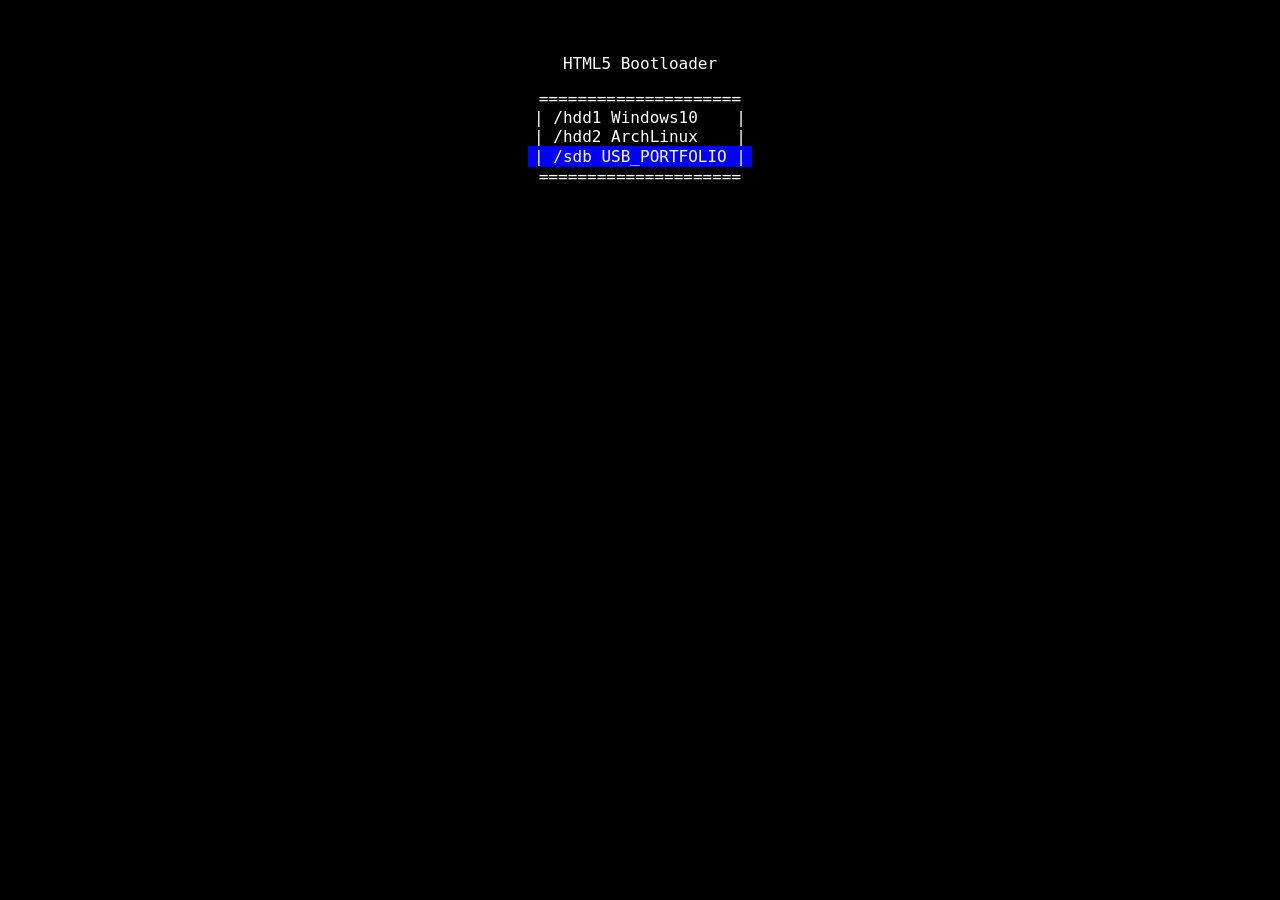
==== index.html @ 02873553 "Version 1 Test" ====
<html lang="en">
<head>
    <meta charset="UTF-8">
    <meta name="viewport" content="width=device-width, initial-scale=1">
    <title>Sam</title>
    <link rel="stylesheet" href="./maincharacter.css">
    <link rel="preconnect" href="https://fonts.googleapis.com">
    <link rel="preconnect" href="https://fonts.gstatic.com" crossorigin>
    <link rel="stylesheet" href="https://cdnjs.cloudflare.com/ajax/libs/font-awesome/4.7.0/css/font-awesome.min.css">
</head>
<body id="body">
    <script src="./interworkings.js"></script>
    <div class="button_menu" id="boot_menu">
        <p>HTML5 Bootloader</p>
        <p>=====================<br>
            | /hdd1 Windows10&nbsp&nbsp&nbsp&nbsp|<br>
            | /hdd2 ArchLinux&nbsp&nbsp&nbsp&nbsp|<br>
            <button class="boot_button" id="boot_button" onclick="show()">| /sdb USB_PORTFOLIO |</button><br>
            =====================
        </p>
    </div>
    <div class="boot_menu" id="boot_elements">
        <p id="boot_note_1"></p>
        <p id="boot_note_2"></p>
        <p id="boot_ls"></p>
    </div>
    <div id="start_icon_flash" hidden="until-found">
        <p>
            &nbsp&nbsp&nbsp&nbsp&nbsp&nbsp&nbsp&nbspaM#*########################***&nbsp&nbsp&nbsp&nbsp&nbsp&nbsp&nbsp&nbsp&nbsp&nbsp<br>
            &nbsp&nbsp&nbsp&nbsp&nbspM#*o*MBWBBBBBBBBBBBBWad#WBBBBBWBWWoddha&nbsp&nbsp&nbsp&nbsp&nbsp&nbsp<br>
            &nbsp&nbsp&nbspMM#WBW&nbsp&nbsp&nbsp&nbsp&nbsp&nbsp&nbsp&nbsp&nbsp&nbsp&nbsp&nbsp&nbsp&nbsp&nbsp&nbspWBM#&nbsp&nbsp&nbsp&nbsp&nbsp&nbsp&nbsp&nbsp&nbsp&nbsp&nbspB$Wkd*&nbsp&nbsp&nbsp&nbsp<br>
            &nbsp&nbspMW#M&nbsp&nbsp&nbsp&nbsp&nbsp&nbsp&nbsp&nbsp&nbsp&nbsp&nbsp&nbsp&nbsp&nbsp&nbsp&nbsp&nbsp&nbsp&nbspWW*#&nbsp&nbsp&nbsp&nbsp&nbsp&nbsp&nbsp&nbsp&nbsp&nbsp&nbsp&nbsp&nbspW$#h#&nbsp&nbsp&nbsp<br>
            &nbsp&nbspWM*#&nbsp&nbsp&nbsp&nbsp&nbsp&nbsp&nbsp&nbsp&nbsp&nbsp&nbsp&nbsp&nbsp&nbsp&nbsp&nbsp&nbsp&nbsp&nbspWW*#&nbsp&nbsp&nbsp&nbsp&nbsp&nbsp&nbsp&nbsp&nbsp&nbsp&nbsp&nbsp&nbsp&nbspWB**&nbsp&nbsp&nbsp<br>
            &nbsp&nbspWMaM&nbsp&nbsp&nbsp&nbsp&nbsp&nbsp&nbsp&nbsp&nbsp&nbsp&nbsp&nbsp&nbsp&nbsp&nbsp&nbsp&nbsp&nbsp&nbspWWo#&nbsp&nbsp&nbsp&nbsp&nbsp&nbsp&nbsp&nbsp&nbsp&nbsp&nbsp&nbsp&nbsp&nbspMB##&nbsp&nbsp&nbsp<br>
            &nbsp&nbspMBaa#&nbsp&nbsp&nbsp&nbsp&nbsp&nbsp&nbsp&nbsp&nbsp&nbsp&nbsp&nbsp&nbsp&nbsp&nbsp&nbsp&nbsp&nbspWWo#&nbsp&nbsp&nbsp&nbsp&nbsp&nbsp&nbsp&nbsp&nbsp&nbsp&nbsp&nbsp&nbsp&nbspBWMM&nbsp&nbsp&nbsp<br>
            &nbsp&nbsp&nbspMBWZbo&nbsp&nbsp&nbsp&nbsp&nbsp&nbsp&nbsp&nbsp&nbsp&nbsp&nbsp&nbsp&nbsp&nbsp&nbsp&nbspWMa#&nbsp&nbsp&nbsp&nbsp&nbsp&nbsp&nbsp&nbsp&nbsp&nbsp&nbsp&nbspWMMWW&nbsp&nbsp&nbsp&nbsp<br>
            &nbsp&nbsp&nbsp&nbsp&nbsp&nbspBBWahhdbo*#&nbsp&nbsp&nbsp&nbsp&nbsp&nbsp&nbsp&nbspWBmwpbkkkkhao*#owoW&nbsp&nbsp&nbsp&nbsp&nbsp&nbsp<br>
            &nbsp&nbsp&nbsp&nbsp&nbsp&nbsp&nbsp&nbsp&nbsp&nbsp&nbsp#W$@WkQao&nbsp&nbsp&nbsp&nbsp&nbspWBWWMMMMMMMMMW$@$aa#&nbsp&nbsp&nbsp&nbsp&nbsp<br>
            &nbsp&nbsp&nbsp&nbsp&nbsp&nbsp&nbsp&nbsp&nbsp&nbsp&nbsp&nbsp&nbsp&nbsp&nbsp&nbspW$BhpaM&nbsp&nbspBW**&nbsp&nbsp&nbsp&nbsp&nbsp&nbsp&nbsp&nbsp&nbsp&nbsp&nbsp&nbsp&nbsp$Bkda&nbsp&nbsp&nbsp<br>
            &nbsp&nbsp&nbsp&nbsp&nbsp&nbsp&nbsp&nbsp&nbsp&nbsp&nbsp&nbsp&nbsp&nbsp&nbsp&nbsp&nbsp&nbsp&nbspM@aa&nbsp&nbsp$W**&nbsp&nbsp&nbsp&nbsp&nbsp&nbsp&nbsp&nbsp&nbsp&nbsp&nbsp&nbsp&nbsp&nbsp&nbspW*ho&nbsp&nbsp<br>
            &nbsp&nbsp&nbsp&nbsp&nbsp&nbsp&nbsp&nbsp&nbsp&nbsp&nbsp&nbsp&nbsp&nbsp&nbsp&nbsp&nbsp&nbsp&nbsp&nbspWB*#&nbsp@Wo#&nbsp&nbsp&nbsp&nbsp&nbsp&nbsp&nbsp&nbsp&nbsp&nbsp&nbsp&nbsp&nbsp&nbsp&nbsp@Ba#&nbsp&nbsp<br>
            &nbsp&nbsp&nbsp&nbsp&nbsp&nbsp&nbsp&nbsp&nbsp&nbsp&nbsp&nbsp&nbsp&nbsp&nbsp&nbsp&nbsp&nbsp&nbsp&nbsp&nbspW#W&nbsp@W*#&nbsp&nbsp&nbsp&nbsp&nbsp&nbsp&nbsp&nbsp&nbsp&nbsp&nbsp&nbsp&nbsp&nbsp&nbspWB*#&nbsp&nbsp<br>
            &nbsp&nbsp&nbsp&nbsp&nbsp&nbsp&nbsp&nbsp&nbsp&nbsp&nbsp&nbsp&nbsp&nbsp&nbsp&nbsp&nbsp&nbsp&nbsp&nbsp*WMM&nbsp@W*#&nbsp&nbsp&nbsp&nbsp&nbsp&nbsp&nbsp&nbsp&nbsp&nbsp&nbsp&nbsp&nbsp&nbsp&nbsp$W#M&nbsp&nbsp<br>
            &nbsp&nbsp&nbsp&nbsp&nbsp&nbsp&nbsp&nbsp&nbsp&nbsp&nbsp&nbsp&nbsp&nbsp&nbsp&nbsp&nbsp&nbsp&nbspMW#W&nbsp&nbsp$Wo#&nbsp&nbsp&nbsp&nbsp&nbsp&nbsp&nbsp&nbsp&nbsp&nbsp&nbsp&nbsp&nbsp&nbspBWMM&nbsp&nbsp&nbsp<br>
            &nbsp&nbsp&nbsp&nbsp&nbsp&nbsp&nbsp&nbsp&nbsp&nbsp&nbsp&nbsp&nbsp&nbsp&nbsp&nbsp#MM*OWB&nbsp&nbsp$Mh*&nbsp&nbsp&nbsp&nbsp&nbsp&nbsp&nbsp&nbsp&nbsp&nbsp&nbspMMMMMWM&nbsp&nbsp&nbsp<br>
            &nbsp&nbspWMahkkkkkkha*MMWWWMapboWMapdbkkkkkkhao#WWWB&nbsp&nbsp&nbsp&nbsp&nbsp<br>
            &nbsp&nbsp&nbspBBBBBBWWWWWBWMMMMWWWBWWMWMWWWBBBBWWBM&nbsp
        </p>
    </div>
    <div class="main_content" id="main_content" hidden="until-found">
        <div class="header">
            &nbsp<div class="circle" style="background-color: #fa4b4b"></div>&nbsp
            <div class="circle" style="background-color: #ffd549"></div>&nbsp
            <div class="circle" style="background-color: #7af362"></div>
        </div>
        <h1 class="main_headline" id="main_headline">Sam's Portfolio</h1>
        <div class="post">
            <h2>Weighted Choices</h2>
            <h4>Sep 12, 2025</h4>
            <p>I have finished the</p>
        </div>
        <div class="icon-bar">
            <label></label>
            <a href="https://github.com/DevEatSleepRepeat/Apple-ProRes-Encoder">APFS</a><p>&nbsp&nbsp&nbsp</p><!-- make apfs github-->
            <a href="#">RTFP</a><p>&nbsp&nbsp&nbsp</p><!-- make rftp github-->
            <a class="active" href="#">H<i class="fa fa-home"></i>ME</a><p>&nbsp&nbsp&nbsp</p>
            <a href="https://github.com/DevEatSleepRepeat/WeightedChoices">WCSC</a><p>&nbsp&nbsp&nbsp</p>
            <a href="#">NULL</a>
            <label></label>
        </div>
<!--        <h3 class="quote">Thanks to everyone who got me here</h3>-->

    </div>
</body>
</html>
---- maincharacter.css ----
@font-face {
    font-family: 'SFMono';
    src: url('/assets/SFMono-Regular.otf') format('otf');
}

body {
    color: white;
    background-color: #000;
}

#boot_ls {
    white-space: pre-line;
    overflow-y: auto;
}

#start_icon_flash {
    font-family: "SFMono", monospace;
    font-weight: 900;
    text-align: center;
    padding-top: 60px;
}

.button_menu {
    font-family: SFMono, monospace;
    font-size: 16px;
    padding-top: 30px;
    text-align: center;
}

.boot_menu {
    font-family: SFMono, monospace;
    background-color: black;
    color: white;
}

.main_content {
    color: #232C33;
    font-family: sans-serif;
    font-weight: 400;
    font-style: normal;
    text-align: center;
    transition: all 0.3s ease;
    background-color: rgba(218, 223, 247, 0.45);
    border-radius: 10px;
    box-shadow: 0 10px 10px rgba(0, 0, 0, 0.37);
}

.boot_button {
    font-family: 'SFMono', monospace;
    background-color: blue;
    border: none;
    outline: none;
    cursor: wait;
    display: inline-block;
    color: white;
    font-size: 16px;
}

.icon-bar {
    align-content: center;
    display: flex;
    justify-content: center;
    align-items: center;
    background-color: rgba(76, 118, 220, 0.58);
    padding: 10px;
}

.icon-bar a {
    color: white;
    display: flex;
    width: fit-content;
    text-align: center;
    padding: 16px;
    transition: all 0.2s ease-in-out;
    font-size: 24px;
    box-shadow: 0 8px 16px 0 rgba(0, 0, 0, 0.33);
    text-decoration: none;
    border-radius: 10px;
}

.icon-bar a:hover {
    background-color: rgba(9, 20, 89, 0.59);
    box-shadow: 0 20px 16px 0 rgba(0, 0, 0, 0.43);
    font-size: 20px;
}

.active {
    color: white;
    background-color: rgb(8, 105, 230);
    box-shadow: 0 8px 16px 0 rgba(0, 0, 0, 0.33);
    font-size: 25px;
}

.credits {
    text-align: center;
    move-to: bottoms;
    font-family: "SFMono", monospace;
    font-weight: 400;
}

.credits a {color: #77216f}

.main_headline {
    text-align: center;
    justify-content: center;
    align-items: center;
}
.quote {
    text-align: center;
    justify-content: center;
    align-items: center;
    font-family: 'SFMono', monospace;
}

.header {
    background-color: #b7c7ef;
    display: flex;
    padding: 5px;
    border-radius: 10px;
    align-items: center;
    box-shadow: 0 0 16px 0 rgba(0, 0, 0, 0.12);
}

.circle {
    width: 13px;
    height: 13px;
    border-radius: 50%;
}

.post {
    text-align: left;
    padding: 10px;
    background-color: rgba(218, 223, 247, 0.62);
}
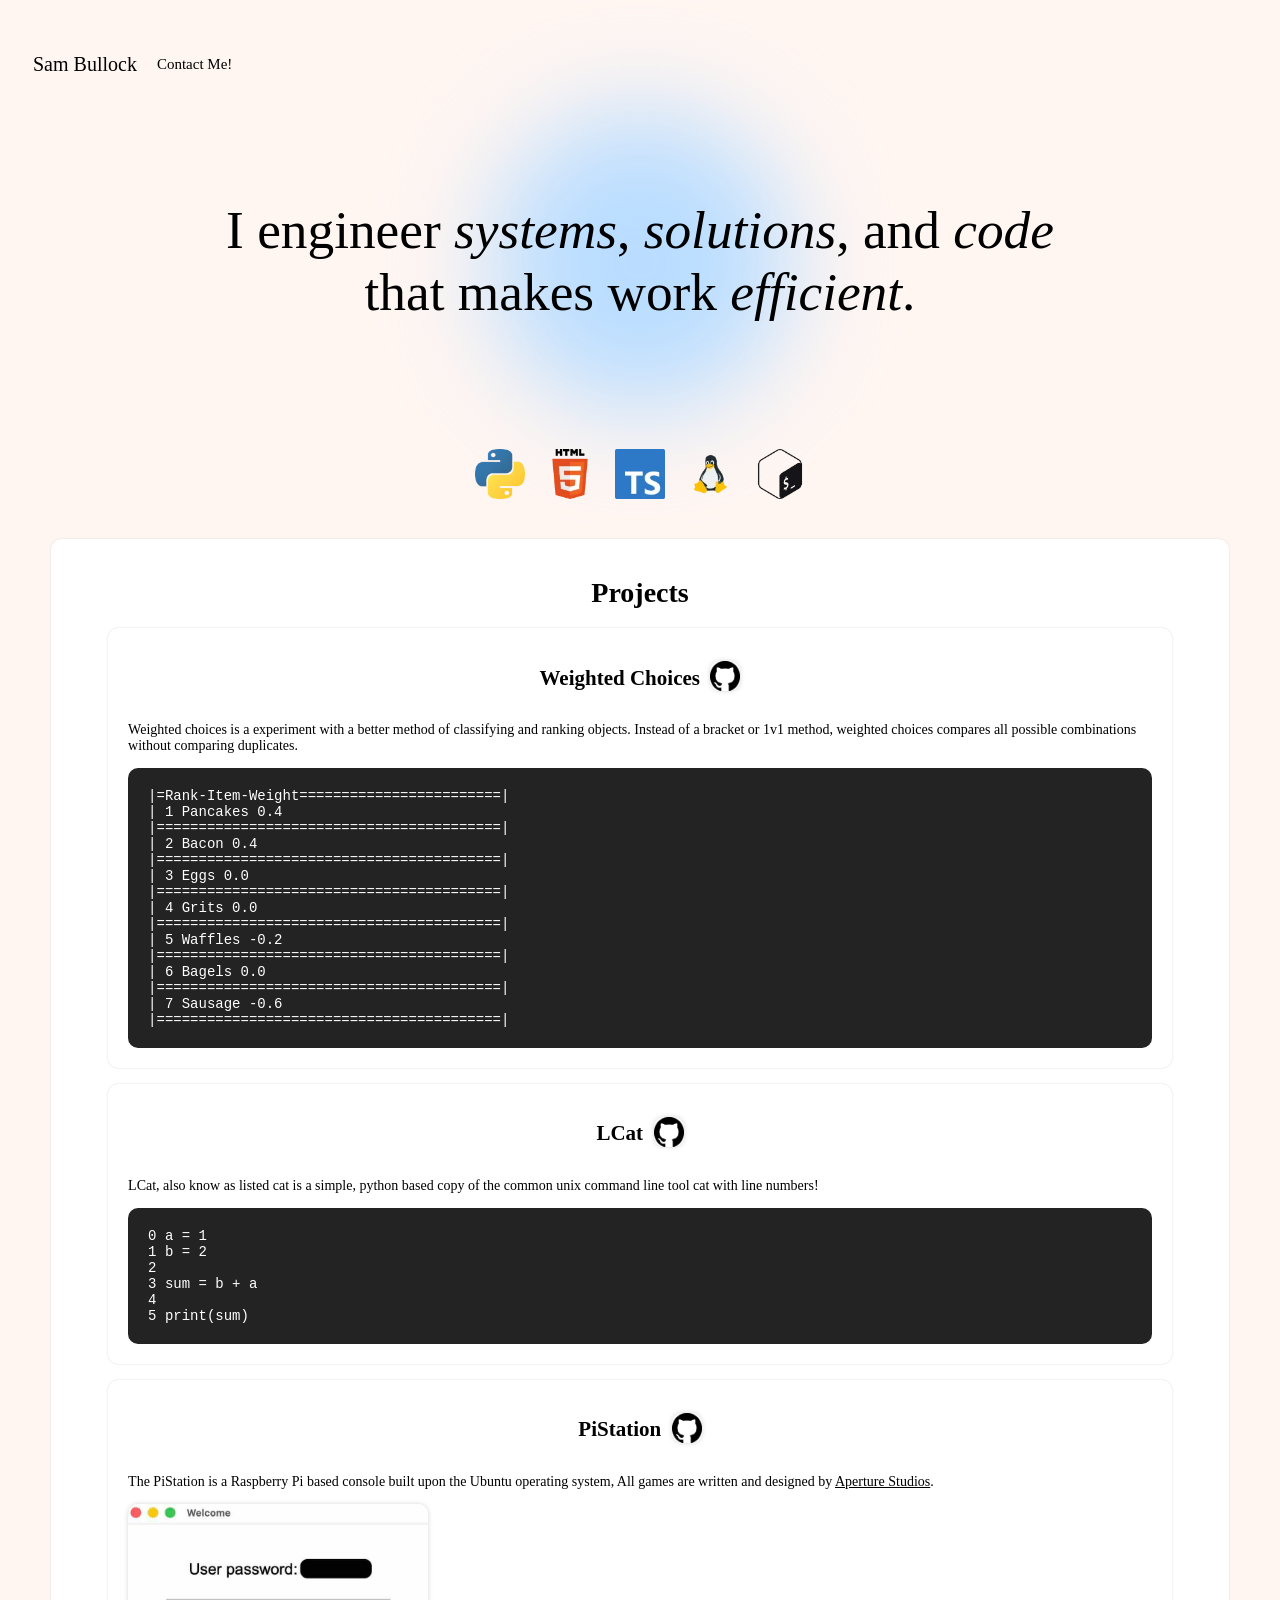
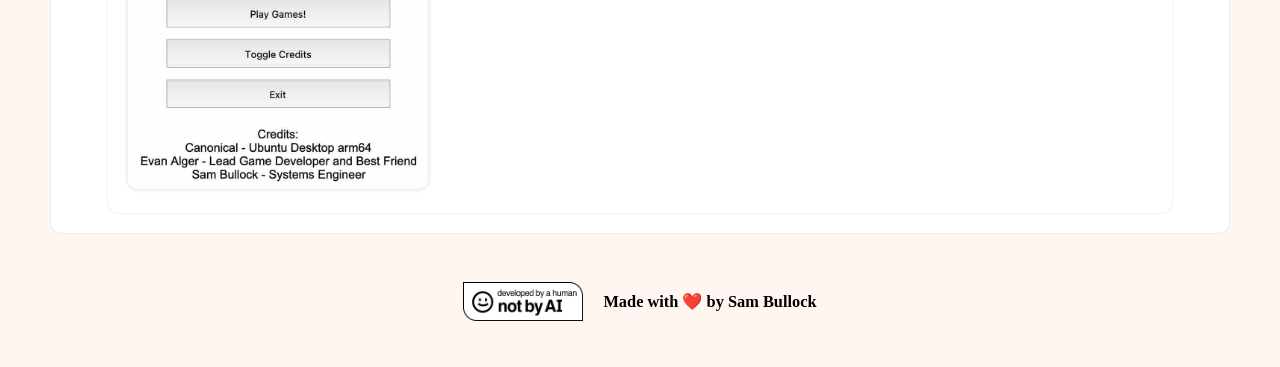
==== commit 0d1a0f59: "New Gen!" ====
--- a/index.html
+++ b/index.html
@@ -1,75 +1,116 @@
-<html lang="en">
+<!doctype html>
+<html class="no-js" lang="">
+
 <head>
-    <meta charset="UTF-8">
-    <meta name="viewport" content="width=device-width, initial-scale=1">
-    <title>Sam</title>
-    <link rel="stylesheet" href="./maincharacter.css">
-    <link rel="preconnect" href="https://fonts.googleapis.com">
-    <link rel="preconnect" href="https://fonts.gstatic.com" crossorigin>
-    <link rel="stylesheet" href="https://cdnjs.cloudflare.com/ajax/libs/font-awesome/4.7.0/css/font-awesome.min.css">
+  <meta charset="utf-8">
+  <meta name="viewport" content="width=device-width, initial-scale=1">
+  <title>Sam Bullock</title>
+  <link rel="stylesheet" href="css/style.css">
+  <meta name="description" content="">
+
+  <meta property="og:title" content="">
+  <meta property="og:type" content="">
+  <meta property="og:url" content="">
+  <meta property="og:image" content="">
+  <meta property="og:image:alt" content="">
+
+  <link rel="icon" href="/favicon.ico" sizes="any">
+
+  <link rel="manifest" href="site.webmanifest">
+  <meta name="theme-color" content="#fff6f2">
 </head>
-<body id="body">
-    <script src="./interworkings.js"></script>
-    <div class="button_menu" id="boot_menu">
-        <p>HTML5 Bootloader</p>
-        <p>=====================<br>
-            | /hdd1 Windows10&nbsp&nbsp&nbsp&nbsp|<br>
-            | /hdd2 ArchLinux&nbsp&nbsp&nbsp&nbsp|<br>
-            <button class="boot_button" id="boot_button" onclick="show()">| /sdb USB_PORTFOLIO |</button><br>
-            =====================
-        </p>
+<body>
+  <div class="wrapper">
+    <div class="top_nav">
+      <p>Sam Bullock</p>
+      <a style="align-content: end;" href="contact.html">Contact Me!</a>
     </div>
-    <div class="boot_menu" id="boot_elements">
-        <p id="boot_note_1"></p>
-        <p id="boot_note_2"></p>
-        <p id="boot_ls"></p>
+  </div>
+  <div class="super_text_container">
+    <div class="blur_container"><div class="blur_block"></div></div>
+    <p class="super_text">I engineer <i>systems</i>, <i>solutions</i>, and <i>code</i><br> that makes work <i>efficient</i>.</p>
+  </div>
+
+  <br><br>
+  <div class="skills_container">
+    <img src="/img/logo/optimized/python.webp" alt="python icon" width="50px" height="50px">
+    <img src="/img/logo/optimized/html.webp" alt="python icon" width="50px" height="50px">
+    <img src="/img/logo/optimized/typescript.webp" alt="typecript icon" width="50px" height="50px">
+    <img src="/img/logo/optimized/linux.webp" alt="linux icon" width="50px" height="50px">
+    <img src="/img/logo/optimized/bash.webp" alt="bash icon" width="50px" height="50px">
+
+  </div>
+  <div class="container" id="container_p" style="width: 90%;">
+    <h1>Projects</h1>
+    <div class="container" style="width: 90%;">
+      <div class="img_headline">
+        <h2>Weighted Choices &nbsp</h2>
+        <a href="https://github.com/DevEatSleepRepeat/WeightedChoices">
+          <img src="/img/logo/github.png" alt="github icon" width="30px" height="30px">
+        </a>
+      </div>
+      <p>Weighted choices is a experiment with a better method of classifying and ranking objects. Instead of a bracket or 1v1 method, weighted choices compares all possible combinations without comparing duplicates.</p>
+      <div class="code_container">
+        <code>
+          |=Rank-Item-Weight========================|<br>
+          | 1 Pancakes 0.4                          <br>
+          |=========================================|<br>
+          | 2 Bacon 0.4                             <br>
+          |=========================================|<br>
+          | 3 Eggs 0.0                              <br>
+          |=========================================|<br>
+          | 4 Grits 0.0                             <br>
+          |=========================================|<br>
+          | 5 Waffles -0.2                          <br>
+          |=========================================|<br>
+          | 6 Bagels 0.0                            <br>
+          |=========================================|<br>
+          | 7 Sausage -0.6                          <br>
+          |=========================================|<br>
+        </code>
+      </div>
     </div>
-    <div id="start_icon_flash" hidden="until-found">
-        <p>
-            &nbsp&nbsp&nbsp&nbsp&nbsp&nbsp&nbsp&nbspaM#*########################***&nbsp&nbsp&nbsp&nbsp&nbsp&nbsp&nbsp&nbsp&nbsp&nbsp<br>
-            &nbsp&nbsp&nbsp&nbsp&nbspM#*o*MBWBBBBBBBBBBBBWad#WBBBBBWBWWoddha&nbsp&nbsp&nbsp&nbsp&nbsp&nbsp<br>
-            &nbsp&nbsp&nbspMM#WBW&nbsp&nbsp&nbsp&nbsp&nbsp&nbsp&nbsp&nbsp&nbsp&nbsp&nbsp&nbsp&nbsp&nbsp&nbsp&nbspWBM#&nbsp&nbsp&nbsp&nbsp&nbsp&nbsp&nbsp&nbsp&nbsp&nbsp&nbspB$Wkd*&nbsp&nbsp&nbsp&nbsp<br>
-            &nbsp&nbspMW#M&nbsp&nbsp&nbsp&nbsp&nbsp&nbsp&nbsp&nbsp&nbsp&nbsp&nbsp&nbsp&nbsp&nbsp&nbsp&nbsp&nbsp&nbsp&nbspWW*#&nbsp&nbsp&nbsp&nbsp&nbsp&nbsp&nbsp&nbsp&nbsp&nbsp&nbsp&nbsp&nbspW$#h#&nbsp&nbsp&nbsp<br>
-            &nbsp&nbspWM*#&nbsp&nbsp&nbsp&nbsp&nbsp&nbsp&nbsp&nbsp&nbsp&nbsp&nbsp&nbsp&nbsp&nbsp&nbsp&nbsp&nbsp&nbsp&nbspWW*#&nbsp&nbsp&nbsp&nbsp&nbsp&nbsp&nbsp&nbsp&nbsp&nbsp&nbsp&nbsp&nbsp&nbspWB**&nbsp&nbsp&nbsp<br>
-            &nbsp&nbspWMaM&nbsp&nbsp&nbsp&nbsp&nbsp&nbsp&nbsp&nbsp&nbsp&nbsp&nbsp&nbsp&nbsp&nbsp&nbsp&nbsp&nbsp&nbsp&nbspWWo#&nbsp&nbsp&nbsp&nbsp&nbsp&nbsp&nbsp&nbsp&nbsp&nbsp&nbsp&nbsp&nbsp&nbspMB##&nbsp&nbsp&nbsp<br>
-            &nbsp&nbspMBaa#&nbsp&nbsp&nbsp&nbsp&nbsp&nbsp&nbsp&nbsp&nbsp&nbsp&nbsp&nbsp&nbsp&nbsp&nbsp&nbsp&nbsp&nbspWWo#&nbsp&nbsp&nbsp&nbsp&nbsp&nbsp&nbsp&nbsp&nbsp&nbsp&nbsp&nbsp&nbsp&nbspBWMM&nbsp&nbsp&nbsp<br>
-            &nbsp&nbsp&nbspMBWZbo&nbsp&nbsp&nbsp&nbsp&nbsp&nbsp&nbsp&nbsp&nbsp&nbsp&nbsp&nbsp&nbsp&nbsp&nbsp&nbspWMa#&nbsp&nbsp&nbsp&nbsp&nbsp&nbsp&nbsp&nbsp&nbsp&nbsp&nbsp&nbspWMMWW&nbsp&nbsp&nbsp&nbsp<br>
-            &nbsp&nbsp&nbsp&nbsp&nbsp&nbspBBWahhdbo*#&nbsp&nbsp&nbsp&nbsp&nbsp&nbsp&nbsp&nbspWBmwpbkkkkhao*#owoW&nbsp&nbsp&nbsp&nbsp&nbsp&nbsp<br>
-            &nbsp&nbsp&nbsp&nbsp&nbsp&nbsp&nbsp&nbsp&nbsp&nbsp&nbsp#W$@WkQao&nbsp&nbsp&nbsp&nbsp&nbspWBWWMMMMMMMMMW$@$aa#&nbsp&nbsp&nbsp&nbsp&nbsp<br>
-            &nbsp&nbsp&nbsp&nbsp&nbsp&nbsp&nbsp&nbsp&nbsp&nbsp&nbsp&nbsp&nbsp&nbsp&nbsp&nbspW$BhpaM&nbsp&nbspBW**&nbsp&nbsp&nbsp&nbsp&nbsp&nbsp&nbsp&nbsp&nbsp&nbsp&nbsp&nbsp&nbsp$Bkda&nbsp&nbsp&nbsp<br>
-            &nbsp&nbsp&nbsp&nbsp&nbsp&nbsp&nbsp&nbsp&nbsp&nbsp&nbsp&nbsp&nbsp&nbsp&nbsp&nbsp&nbsp&nbsp&nbspM@aa&nbsp&nbsp$W**&nbsp&nbsp&nbsp&nbsp&nbsp&nbsp&nbsp&nbsp&nbsp&nbsp&nbsp&nbsp&nbsp&nbsp&nbspW*ho&nbsp&nbsp<br>
-            &nbsp&nbsp&nbsp&nbsp&nbsp&nbsp&nbsp&nbsp&nbsp&nbsp&nbsp&nbsp&nbsp&nbsp&nbsp&nbsp&nbsp&nbsp&nbsp&nbspWB*#&nbsp@Wo#&nbsp&nbsp&nbsp&nbsp&nbsp&nbsp&nbsp&nbsp&nbsp&nbsp&nbsp&nbsp&nbsp&nbsp&nbsp@Ba#&nbsp&nbsp<br>
-            &nbsp&nbsp&nbsp&nbsp&nbsp&nbsp&nbsp&nbsp&nbsp&nbsp&nbsp&nbsp&nbsp&nbsp&nbsp&nbsp&nbsp&nbsp&nbsp&nbsp&nbspW#W&nbsp@W*#&nbsp&nbsp&nbsp&nbsp&nbsp&nbsp&nbsp&nbsp&nbsp&nbsp&nbsp&nbsp&nbsp&nbsp&nbspWB*#&nbsp&nbsp<br>
-            &nbsp&nbsp&nbsp&nbsp&nbsp&nbsp&nbsp&nbsp&nbsp&nbsp&nbsp&nbsp&nbsp&nbsp&nbsp&nbsp&nbsp&nbsp&nbsp&nbsp*WMM&nbsp@W*#&nbsp&nbsp&nbsp&nbsp&nbsp&nbsp&nbsp&nbsp&nbsp&nbsp&nbsp&nbsp&nbsp&nbsp&nbsp$W#M&nbsp&nbsp<br>
-            &nbsp&nbsp&nbsp&nbsp&nbsp&nbsp&nbsp&nbsp&nbsp&nbsp&nbsp&nbsp&nbsp&nbsp&nbsp&nbsp&nbsp&nbsp&nbspMW#W&nbsp&nbsp$Wo#&nbsp&nbsp&nbsp&nbsp&nbsp&nbsp&nbsp&nbsp&nbsp&nbsp&nbsp&nbsp&nbsp&nbspBWMM&nbsp&nbsp&nbsp<br>
-            &nbsp&nbsp&nbsp&nbsp&nbsp&nbsp&nbsp&nbsp&nbsp&nbsp&nbsp&nbsp&nbsp&nbsp&nbsp&nbsp#MM*OWB&nbsp&nbsp$Mh*&nbsp&nbsp&nbsp&nbsp&nbsp&nbsp&nbsp&nbsp&nbsp&nbsp&nbspMMMMMWM&nbsp&nbsp&nbsp<br>
-            &nbsp&nbspWMahkkkkkkha*MMWWWMapboWMapdbkkkkkkhao#WWWB&nbsp&nbsp&nbsp&nbsp&nbsp<br>
-            &nbsp&nbsp&nbspBBBBBBWWWWWBWMMMMWWWBWWMWMWWWBBBBWWBM&nbsp
-        </p>
+
+    <br>
+    <div class="container" style="width: 90%;">
+      <div class="img_headline">
+        <h2>LCat &nbsp</h2>
+        <a href="https://github.com/DevEatSleepRepeat/lcat">
+          <img src="/img/logo/github.png" alt="github icon" width="30px" height="30px">
+        </a>
+      </div>
+      <p>LCat, also know as listed cat is a simple, python based copy of the common unix command line tool cat with line numbers!</p>
+      <div class="code_container">
+        <code>
+          0 a = 1<br>
+          1 b = 2<br>
+          2<br>
+          3 sum = b + a<br>
+          4<br>
+          5 print(sum)
+        </code>
+      </div>
     </div>
-    <div class="main_content" id="main_content" hidden="until-found">
-        <div class="header">
-            &nbsp<div class="circle" style="background-color: #fa4b4b"></div>&nbsp
-            <div class="circle" style="background-color: #ffd549"></div>&nbsp
-            <div class="circle" style="background-color: #7af362"></div>
-        </div>
-        <h1 class="main_headline" id="main_headline">Sam's Portfolio</h1>
-        <div class="post">
-            <h2>Weighted Choices</h2>
-            <h4>Sep 12, 2025</h4>
-            <p>I have finished the</p>
-        </div>
-        <div class="icon-bar">
-            <label></label>
-            <a href="https://github.com/DevEatSleepRepeat/Apple-ProRes-Encoder">APFS</a><p>&nbsp&nbsp&nbsp</p><!-- make apfs github-->
-            <a href="#">RTFP</a><p>&nbsp&nbsp&nbsp</p><!-- make rftp github-->
-            <a class="active" href="#">H<i class="fa fa-home"></i>ME</a><p>&nbsp&nbsp&nbsp</p>
-            <a href="https://github.com/DevEatSleepRepeat/WeightedChoices">WCSC</a><p>&nbsp&nbsp&nbsp</p>
-            <a href="#">NULL</a>
-            <label></label>
-        </div>
-<!--        <h3 class="quote">Thanks to everyone who got me here</h3>-->
 
+    <br><div class="container" style="width: 90%;">
+    <div class="img_headline">
+      <h2>PiStation &nbsp</h2>
+      <a href="https://github.com/DevEatSleepRepeat/PiStation">
+        <img src="/img/logo/github.png" alt="github icon" width="30px" height="30px">
+      </a>
     </div>
+    <p>The PiStation is a Raspberry Pi based console built upon the Ubuntu operating system, All games are written and designed by <a href="https://github.com/Studio-Aperture">Aperture Studios</a>. </p>
+    <div style="align-content: center;">
+      <img src="img/screen/pistation_loader.jpg" width = "300px">
+    </div>
+  </div>
+  </div>
+  <br><br>
+
+  <div class="footer">
+    <img src="/img/icon/Developed-By-a-Human-Not-By-AI-Badge-white@2x.png" alt="Developed By a Human Not By AI Badge">
+    <h3>Made with ❤️ by Sam Bullock</h3>
+  </div>
 </body>
-</html>+
+</html>
--- a/css/style.css
+++ b/css/style.css
@@ -0,0 +1,145 @@
+@font-face {
+  font-family: 'Spectral'; /* A unique name to refer to the font later */
+  src: url("fonts/Spectral-Regular.woff");
+}
+@font-face {
+  font-family: 'Spectral-light'; /* A unique name to refer to the font later */
+  src: url("fonts/Spectral-ExtraLight.woff");
+}
+@font-face {
+  font-family: 'Spectral-bold'; /* A unique name to refer to the font later */
+  src: url("fonts/Spectral-Bold.woff");
+}
+
+body {
+  font: 14px "Spectral";
+  align-content: center;
+  background: #fff6f2;
+  align-items: center;
+}
+
+.container {
+  font-family: 'Spectral';
+  max-width: 1280px;
+  margin: 0 auto;
+  background: #ffffff;
+  border: none;
+  border-radius: 10px;
+  padding: 20px;
+  box-shadow: #d6d6d6 0 0 2px;
+  transition: all 0.3s;
+}
+
+.container a {
+  text-decoration: underline;
+  color: #000;
+
+}
+
+.container h1 {
+  text-align: center;
+}
+
+.container img {
+  border-radius: 10px; box-shadow: #d6d6d6 0 0 5px;
+}
+.container:hover {
+  background: rgba(255, 255, 255, 0.71);
+  box-shadow: #d6d6d6 1px 1px 8px ;
+  border-radius: 20px;
+}
+
+.top_nav {
+  align-content: center;
+  display: flex;
+  align-items: center;
+  padding: 25px 25px 50px;
+  gap: 20px;
+}
+
+.top_nav a {
+  text-decoration: none;
+  color: black;
+  font-stretch: expanded;
+  font-size: 15px;
+}
+
+.top_nav p {
+  font-family: 'Spectral-light', serif;
+  font-size: 20px;
+}
+
+.super_text_container {
+  display: flex;
+  flex-direction: column;
+  justify-content: center;
+  align-items: center;
+  text-align: center;
+  position: relative;
+}
+
+.super_text {
+  font-family: 'Spectral-light', serif;
+  font-size: 40pt;
+  height: 90%;
+}
+
+.blur_block {
+  filter: blur(50px);
+  background-color: #baddff;
+  border-radius: 100%;
+  width: 300px;
+  height: 300px;
+  transition: all 0.2s;
+}
+
+.blur_container {
+  z-index: -1;
+  justify-content: center;
+  align-items: center;
+  display: flex;
+  position: absolute;
+  inset: 0;
+}
+
+.footer {
+  padding: 10px;
+  display: flex;
+  align-items: center;
+  justify-content: center;
+}
+
+.footer img {
+  width: 120px;
+  height: 25%;
+  padding-right: 20px;
+}
+
+.img_headline {
+  text-align: center;
+  justify-content: center;
+  display: flex;
+  align-items: center;
+}
+
+.skills_container {
+  display: flex;
+  justify-content: center;
+  align-items: center;
+  padding: 30px;
+}
+
+.skills_container img {
+  padding: 10px;
+}
+
+.code_container {
+  background: rgba(35, 35, 35);
+  border-radius: 10px;
+  color: white;
+  padding: 20px;
+}
+
+h2 {
+  font-family: 'Spectral', serif;
+}
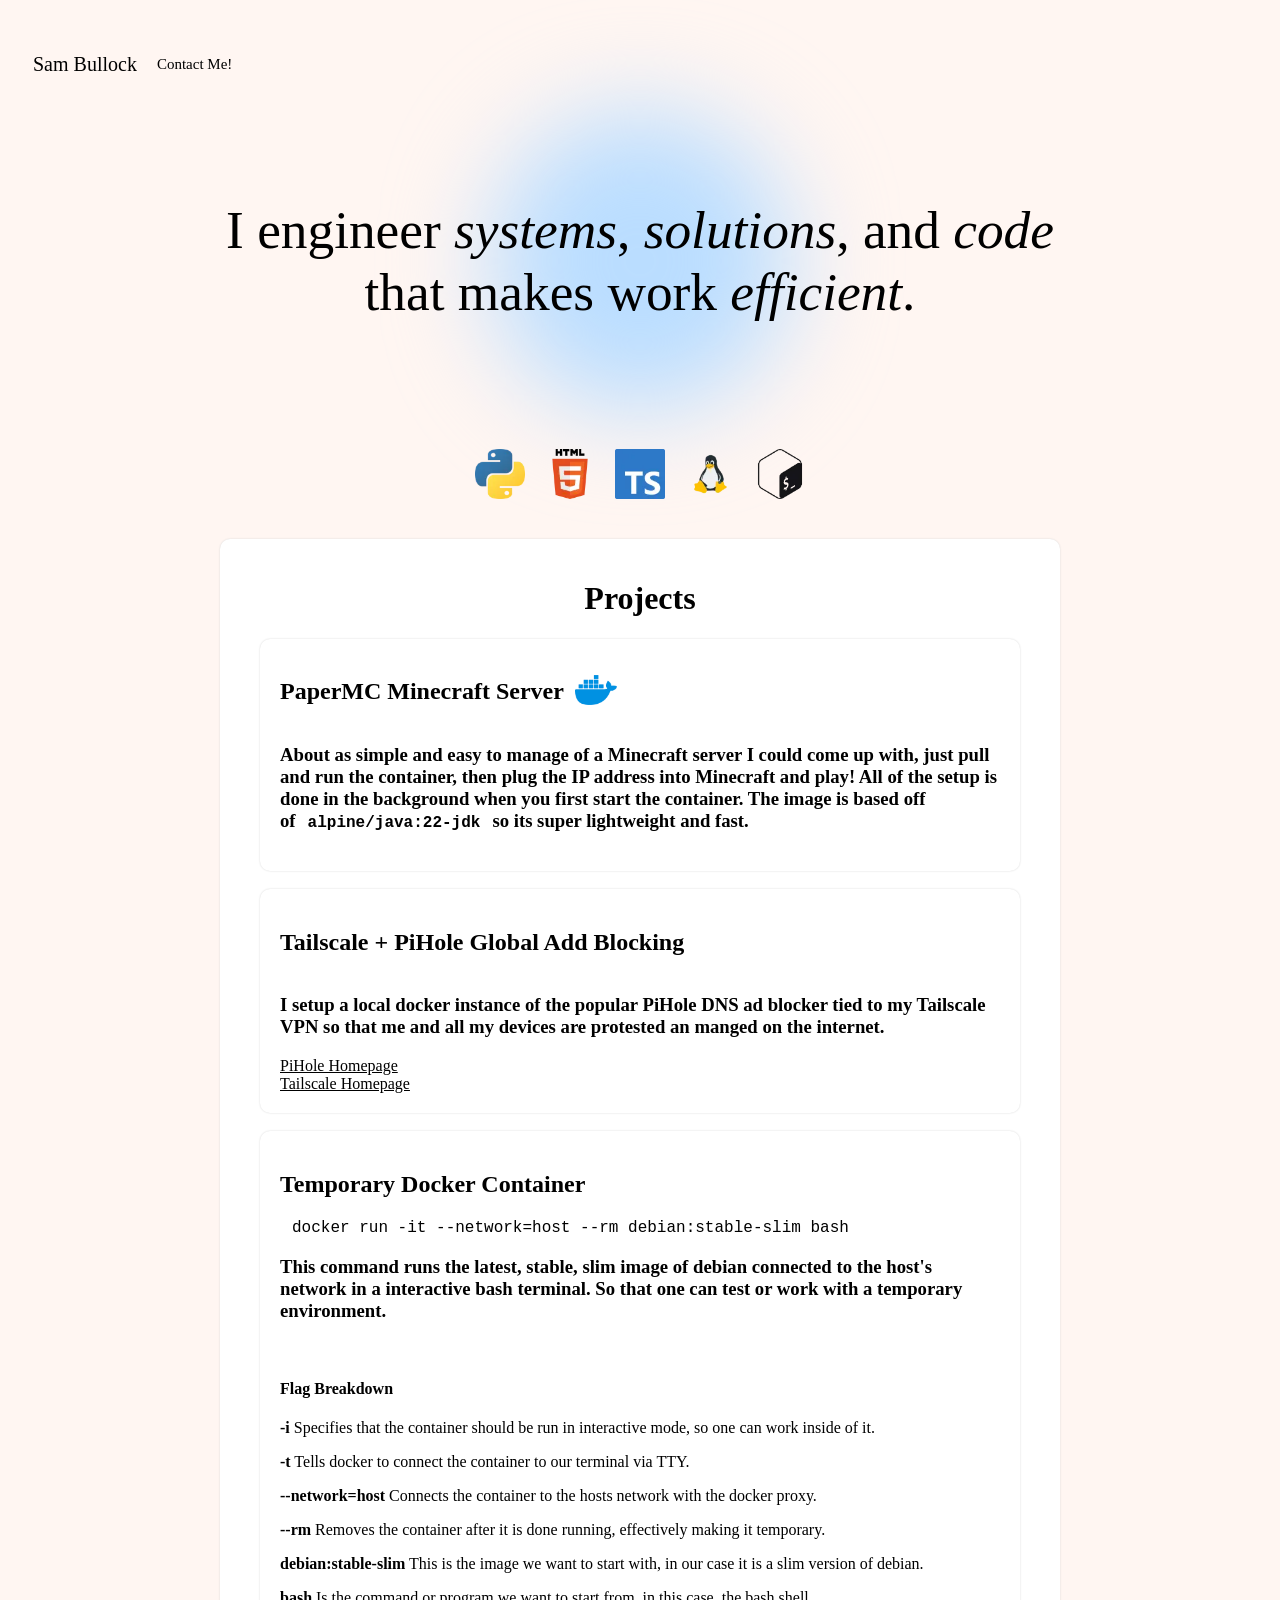
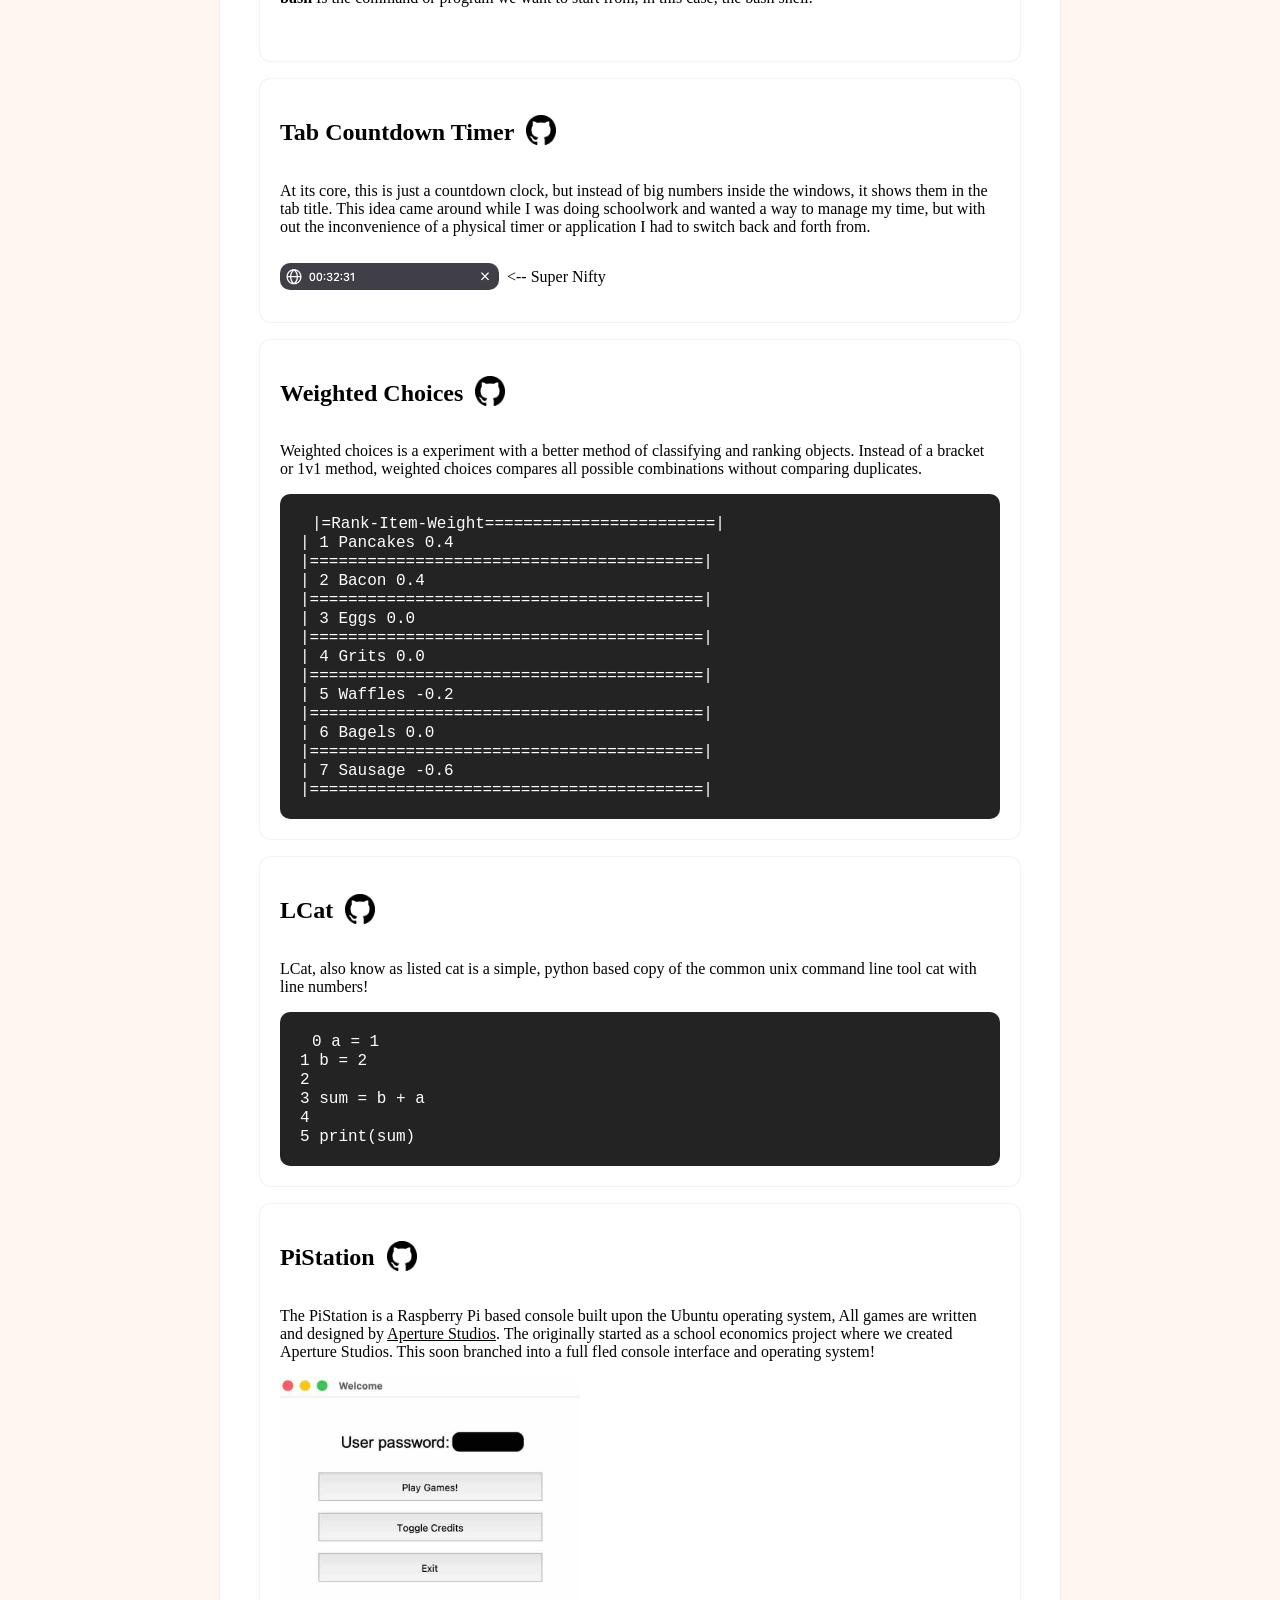
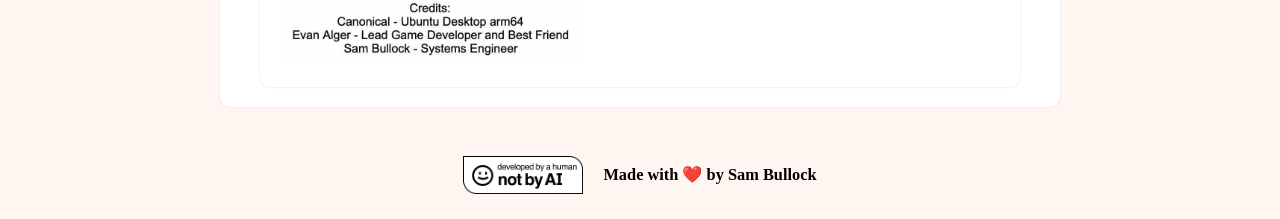
==== commit 99917d22: "Projects Added Simple cleanliness changes and four projects added." ====
--- a/index.html
+++ b/index.html
@@ -30,18 +30,68 @@
     <div class="blur_container"><div class="blur_block"></div></div>
     <p class="super_text">I engineer <i>systems</i>, <i>solutions</i>, and <i>code</i><br> that makes work <i>efficient</i>.</p>
   </div>
-
   <br><br>
   <div class="skills_container">
     <img src="/img/logo/optimized/python.webp" alt="python icon" width="50px" height="50px">
     <img src="/img/logo/optimized/html.webp" alt="python icon" width="50px" height="50px">
-    <img src="/img/logo/optimized/typescript.webp" alt="typecript icon" width="50px" height="50px">
+    <img src="/img/logo/optimized/typescript.webp" alt="typescript icon" width="50px" height="50px">
     <img src="/img/logo/optimized/linux.webp" alt="linux icon" width="50px" height="50px">
     <img src="/img/logo/optimized/bash.webp" alt="bash icon" width="50px" height="50px">
-
   </div>
   <div class="container" id="container_p" style="width: 90%;">
     <h1>Projects</h1>
+    <div class="container" style="width: 90%;">
+      <div class="img_headline">
+        <h2>PaperMC Minecraft Server &nbsp</h2>
+        <a href="https://hub.docker.com/r/deveatsleeprepeat/papermcserver">
+          <img src="/img/logo/docker.png" alt="docker icon" width="41.46596856px" height="30px">
+        </a>
+      </div>
+      <h3>About as simple and easy to manage of a Minecraft server I could come up with, just pull and run the container, then plug the IP address into Minecraft and play! All of the setup is done in the background when you first start the container. The image is based off of<code style="font-size: 16px;">alpine/java:22-jdk</code>so its super lightweight and fast.</h3>
+    </div>
+    <br>
+    <div class="container" style="width: 90%;">
+      <div class="img_headline">
+        <h2>Tailscale + PiHole Global Add Blocking &nbsp</h2>
+      </div>
+      <h3>I setup  a local docker instance of the popular PiHole DNS ad blocker tied to my Tailscale VPN so that me and all my devices are protested an manged on the internet.</h3>
+      <a href="https://pi-hole.net/">PiHole Homepage</a><br>
+      <a href="https://tailscale.com/">Tailscale Homepage</a>
+    </div>
+    <br>
+    <div class="container" style="width: 90%;">
+        <div class="img_headline">
+          <h2>Temporary Docker Container &nbsp</h2>
+        </div>
+        <code>
+          docker run -it --network=host --rm debian:stable-slim bash<br>
+        </code>
+        <h3>This command runs the latest, stable, slim image of debian connected to the host's network in a interactive bash terminal. So that one can test or work with a temporary environment.</h3>
+        <br>
+        <h4>Flag Breakdown</h4>
+        <p><strong>-i</strong> Specifies that the container should be run in interactive mode, so one can work inside of it.</p>
+        <p><strong>-t</strong> Tells docker to connect the container to our terminal via TTY.</p>
+        <p><strong>--network=host</strong> Connects the container to the hosts network with the docker proxy.</p>
+        <p><strong>--rm</strong> Removes the container after it is done running, effectively making it temporary.</p>
+        <p><strong>debian:stable-slim</strong> This is the image we want to start with, in our case it is a slim version of debian.</p>
+        <p><strong>bash</strong> Is the command or program we want to start from, in this case, the bash shell.</p>
+        <br>
+    </div>
+    <br>
+    <div class="container" style="width: 90%;">
+      <div class="img_headline">
+        <h2>Tab Countdown Timer &nbsp</h2>
+        <a href="countdown.html">
+          <img src="/img/logo/github.png" alt="github icon" width="30px" height="30px">
+        </a>
+        </div>
+      <p>At its core, this is just a countdown clock, but instead of big numbers inside the windows, it shows them in the tab title. This idea came around while I was doing schoolwork and wanted a way to manage my time, but with out the inconvenience of a physical timer or application I had to switch back and forth from.</p>
+      <div style="display: flex; align-items: center;">
+        <img src="img/screen/tab_countdown.png" width="219px" height="26.5px">
+        <p>&nbsp;&nbsp;<-- Super Nifty</p>
+      </div>
+    </div>
+    <br>
     <div class="container" style="width: 90%;">
       <div class="img_headline">
         <h2>Weighted Choices &nbsp</h2>
@@ -99,7 +149,7 @@
         <img src="/img/logo/github.png" alt="github icon" width="30px" height="30px">
       </a>
     </div>
-    <p>The PiStation is a Raspberry Pi based console built upon the Ubuntu operating system, All games are written and designed by <a href="https://github.com/Studio-Aperture">Aperture Studios</a>. </p>
+    <p>The PiStation is a Raspberry Pi based console built upon the Ubuntu operating system, All games are written and designed by <a href="https://github.com/Studio-Aperture">Aperture Studios</a>. The originally started as a school economics project where we created Aperture Studios. This soon branched into a full fled console interface and operating system!</p>
     <div style="align-content: center;">
       <img src="img/screen/pistation_loader.jpg" width = "300px">
     </div>
--- a/css/style.css
+++ b/css/style.css
@@ -12,14 +12,14 @@
 }
 
 body {
-  font: 14px "Spectral";
+  font: 14px "Roboto";
   align-content: center;
   background: #fff6f2;
   align-items: center;
 }
 
 .container {
-  font-family: 'Spectral';
+  font-size: 16px;
   max-width: 1280px;
   margin: 0 auto;
   background: #ffffff;
@@ -28,6 +28,7 @@
   padding: 20px;
   box-shadow: #d6d6d6 0 0 2px;
   transition: all 0.3s;
+  max-width: 800px;
 }
 
 .container a {
@@ -41,7 +42,7 @@
 }
 
 .container img {
-  border-radius: 10px; box-shadow: #d6d6d6 0 0 5px;
+  border-radius: 10px;
 }
 .container:hover {
   background: rgba(255, 255, 255, 0.71);
@@ -116,8 +117,6 @@
 }
 
 .img_headline {
-  text-align: center;
-  justify-content: center;
   display: flex;
   align-items: center;
 }
@@ -140,6 +139,7 @@
   padding: 20px;
 }
 
-h2 {
-  font-family: 'Spectral', serif;
+code {
+  padding: 12px;
+  box-shadow: #000;
 }
